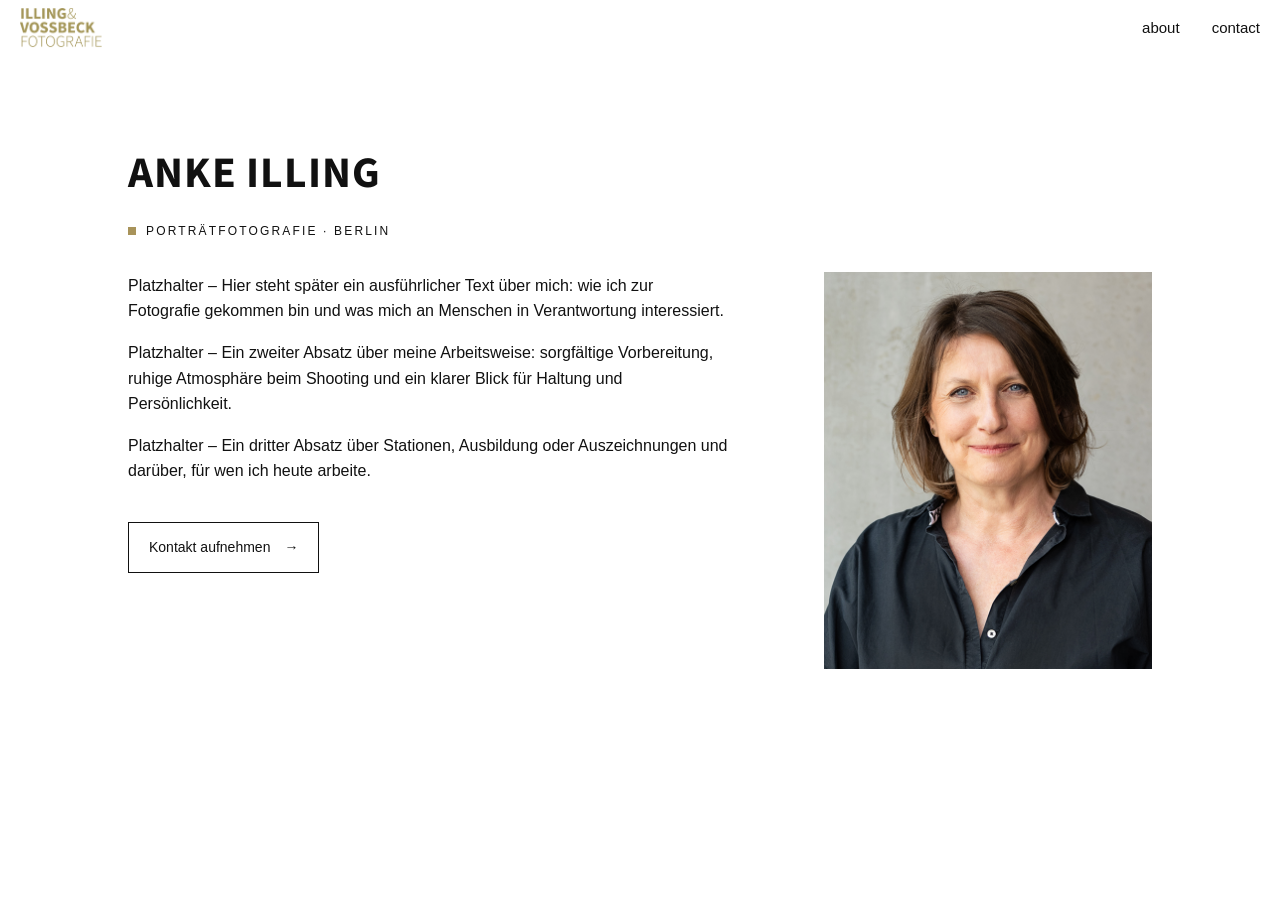
==== about/index.html @ 32726dd3 "änderungen" ====
<!DOCTYPE html>
<html lang="de">
<head>
    <meta charset="UTF-8">
    <meta name="viewport" content="width=device-width, initial-scale=1.0">
    <title>About – Illing &amp; Vosbeck Fotografie</title>
    <link rel="preload" href="../assets/fonts/source-sans-3-700.woff2" as="font" type="font/woff2" crossorigin>
    <link rel="stylesheet" href="../style.css?v=16">
    <script src="../main.js?v=16" defer></script>
</head>
<body>
    <header class="site-header">
        <a href="../index.html" class="logo">
            <img src="../assets/index/images/iv-logo-3.png" width="337" height="164" alt="Illing &amp; Vossbeck Fotografie">
        </a>
        <nav class="main-nav">
            <a href="../about/index.html" aria-current="page">about</a>
            <a href="../contact/index.html">contact</a>
        </nav>
    </header>

    <main class="page">
        <!-- Über mich (Texte sind Platzhalter) -->
        <section class="about-page">
            <div class="about-page__text reveal">
                <h1 class="display-name">Anke Illing</h1>
                <p class="page-intro__label">Porträtfotografie · Berlin</p>

                <p>Platzhalter – Hier steht später ein ausführlicher Text über mich: wie ich zur Fotografie gekommen bin und was mich an Menschen in Verantwortung interessiert.</p>
                <p>Platzhalter – Ein zweiter Absatz über meine Arbeitsweise: sorgfältige Vorbereitung, ruhige Atmosphäre beim Shooting und ein klarer Blick für Haltung und Persönlichkeit.</p>
                <p>Platzhalter – Ein dritter Absatz über Stationen, Ausbildung oder Auszeichnungen und darüber, für wen ich heute arbeite.</p>

                <a href="../contact/index.html" class="cta">
                    <span>Kontakt aufnehmen</span>
                    <span class="cta__arrow" aria-hidden="true">→</span>
                </a>
            </div>

            <figure class="about-page__image reveal">
                <img
                    src="../assets/index/images/Anke.jpg"
                    width="660" height="800"
                    alt="Porträt von Anke Illing vor einer Betonwand">
            </figure>
        </section>
    </main>
</body>
</html>
---- style.css ----
/* ---------- Grundlagen ---------- */
:root {
    --color-text: #111;
    --color-bg: #fff;
    --color-muted: #767676;
    --color-line: #e2e2e2;
    --color-accent: #a8935a;            /* Goldton aus dem Logo */
    --gutter: 20px;                     /* Außenabstand im Header */
    --gap: 10px;                        /* Abstand zwischen den Bildern */
    --header-height: 56px;
}

*,
*::before,
*::after {
    box-sizing: border-box;
}

html,
body {
    margin: 0;
    padding: 0;
}

body {
    font-family: "Helvetica Neue", Helvetica, Arial, sans-serif;
    font-size: 14px;
    line-height: 1.45;
    color: var(--color-text);
    background: var(--color-bg);
    -webkit-font-smoothing: antialiased;
}

img {
    display: block;
    width: 100%;
    height: auto;
}

figure {
    margin: 0;
}

a {
    color: inherit;
    text-decoration: none;
}

/* ---------- Header ---------- */
.site-header {
    position: sticky;
    top: 0;
    z-index: 10;
    display: flex;
    align-items: center;
    justify-content: space-between;
    height: var(--header-height);
    padding: 0 var(--gutter);
    background: var(--color-bg);
    transition: box-shadow 0.3s ease;
}

.site-header.is-scrolled {
    box-shadow: 0 1px 0 rgba(0, 0, 0, 0.08);
}

.logo {
    display: flex;
    align-items: center;
    height: 100%;
}

.logo img {
    width: auto;
    height: 40px;                       /* passt in den 56px hohen Header */
}

.main-nav {
    display: flex;
    gap: 2rem;
}

.main-nav a {
    font-size: 15px;
    position: relative;
}

.main-nav a::after {
    content: "";
    position: absolute;
    left: 0;
    bottom: -3px;
    width: 100%;
    height: 1px;
    background: currentColor;
    transform: scaleX(0);
    transform-origin: left;
    transition: transform 0.3s ease;
}

.main-nav a:hover::after {
    transform: scaleX(1);
}

/* ---------- Startseite: Bilder ---------- */
.hero {
    display: grid;
    grid-template-columns: 1fr 2fr;      /* links Hochformat, rechts Querformat breiter */
    gap: var(--gap);
    align-items: start;
    padding: 0 0 80px;                   /* Bilder gehen bis an den Rand */
}

.hero__right {
    display: flex;
    flex-direction: column;
}

/* Text sitzt eingerückt über dem Querformat und erzeugt den Höhenversatz */
.hero__intro {
    max-width: 80em;
    margin: 0;
    padding: 60px 40px 60px 10%;
    font-size: 14px;
    line-height: 1.45;
}

/* sieht genauso aus wie "ANKE ILLING" in der Start-Animation */
.hero__name {
    width: fit-content;
    margin: 0 0 0.4em;
    font-family: "IV Logo", "Helvetica Neue", Arial, sans-serif;
    font-size: 36px;
    font-weight: 700;
    line-height: 1;
    letter-spacing: 0.02em;
    text-transform: uppercase;
    color: var(--color-accent);
}

/* fliegender Name beim Übergang vom Vorhang zur Seite */
.name-fly {
    position: fixed;
    z-index: 1001;
    font-family: "IV Logo", "Helvetica Neue", Arial, sans-serif;
    font-weight: 700;
    line-height: 1;
    letter-spacing: 0.02em;
    white-space: nowrap;
    color: var(--color-accent);
    pointer-events: none;
    transform-origin: 0 0;
    transition: transform 1.1s cubic-bezier(0.76, 0, 0.24, 1);
}

.hero__title {
    margin: 0 0 1.4em;
    font-size: 22px;
    font-weight: 700;
    line-height: 1.25;
}

.hero__intro p:not(.hero__name) {
    margin: 0 0 0.9em;
}

.hero__intro p:last-of-type {
    margin-bottom: 0;
}

/* ---------- CTA unter dem Text ---------- */
.cta {
    display: inline-flex;
    align-items: center;
    gap: 14px;
    margin-top: 1.6em;
    padding: 13px 20px;
    border: 1px solid var(--color-text);
    font-size: 14px;
    transition: background-color 0.3s ease, color 0.3s ease;
}

.cta__arrow {
    transition: transform 0.3s ease;
}

.cta:hover,
.cta:focus-visible {
    background: var(--color-text);
    color: var(--color-bg);
}

.cta:hover .cta__arrow,
.cta:focus-visible .cta__arrow {
    transform: translateX(4px);
}

/* ---------- Button, der beim Hovern unter dem Bild hervorkommt ---------- */
.photo {
    position: relative;
    isolation: isolate;
}

.photo img {
    position: relative;
    z-index: 1;                          /* Bild liegt über dem Button */
}

.photo__button {
    position: absolute;
    white-space: nowrap;                 /* Beschriftung bleibt einzeilig */
    top: 100%;
    left: 0;
    z-index: 0;
    display: inline-flex;
    align-items: center;
    gap: 12px;
    padding: 11px 18px;
    border: 0;
    border-radius: 0;
    background: var(--color-text);
    color: var(--color-bg);
    font: inherit;
    font-size: 13px;
    cursor: pointer;
    transform: translateY(-100%);        /* versteckt hinter dem Bild */
    transition: transform 0.45s cubic-bezier(0.22, 1, 0.36, 1), background-color 0.3s ease;
}

.photo:hover .photo__button,
.photo:focus-within .photo__button {
    transform: translateY(0);
}

.photo__button:hover,
.photo__button:focus-visible {
    background: var(--color-accent);
}

/* Auf Touch-Geräten gibt es kein Hovern – Button dort immer zeigen */
@media (hover: none) {
    .photo__button {
        position: static;
        transform: none;
    }

    .photo--right .photo__button {
        display: flex;
        width: max-content;
        margin-left: auto;
    }
}

/* ---------- Rezensionen (Laufband) ---------- */
.reviews {
    padding: 40px 0 0;
}

.reviews__head {
    display: flex;
    align-items: center;
    gap: 24px;
    padding: 0 var(--gutter) 28px;
}

.reviews__label {
    display: flex;
    align-items: center;
    gap: 10px;
    margin: 0;
    font-size: 12px;
    font-weight: 500;
    letter-spacing: 0.18em;
    text-transform: uppercase;
}

.reviews__label::before {
    content: "";
    width: 8px;
    height: 8px;
    background: var(--color-accent);
}

.reviews__line {
    flex: 1;
    height: 1px;
    background: var(--color-line);
}

.reviews__viewport {
    overflow: hidden;
    border-top: 1px solid var(--color-line);
    border-bottom: 1px solid var(--color-line);
}

.reviews__track {
    display: flex;
    width: max-content;
    margin: 0;
    padding: 0;
    list-style: none;
    animation: reviews-scroll 60s linear infinite;
}

.reviews__viewport:hover .reviews__track {
    animation-play-state: paused;
}

@keyframes reviews-scroll {
    to {
        transform: translateX(-50%);     /* Liste ist per JS verdoppelt */
    }
}

.review {
    display: flex;
    flex-direction: column;
    justify-content: space-between;
    gap: 32px;
    width: 440px;
    padding: 40px 40px 32px;
    border-right: 1px solid var(--color-line);
}

.review__text {
    margin: 0;
    font-size: 18px;
    line-height: 1.45;
}

.review__author {
    margin: 0;
    font-size: 13px;
    font-weight: 700;
}

.review__author span {
    display: block;
    font-weight: 400;
    color: var(--color-muted);
}

/* ---------- Abgrenzung unter den Rezensionen ---------- */
.divider {
    position: relative;
    width: 1px;
    height: 96px;
    margin: 80px auto;
    background: var(--color-line);
}

.divider::after {
    content: "";
    position: absolute;
    left: 50%;
    bottom: 0;
    width: 7px;
    height: 7px;
    background: var(--color-accent);
    transform: translate(-50%, 100%);
}

/* ---------- Bild 3 + Text 2 (Expertise) ---------- */
.expertise {
    padding: 0 0 100px;
}

/* mittig, leicht nach links versetzt (zentriert wäre 20 %) */
.expertise__image {
    width: 60%;
    margin-left: 15%;
}

/* Popup-Button bei diesem Bild: kommt rechts neben dem Bild unten heraus */
.photo--right .photo__button {
    top: auto;
    bottom: 0;
    left: 100%;
    transform: translateX(-100%);        /* versteckt hinter dem Bild */
}

.photo--right:hover .photo__button,
.photo--right:focus-within .photo__button {
    transform: translateX(0);
}

@media (hover: none) {
    .photo--right .photo__button {
        transform: none;
    }
}

.expertise__text {
    max-width: 44em;
    margin: 88px 0 0 15%;
    padding-right: 20px;
}

/* Text 2.1 sitzt schräg rechts unter Text 2 */
.expertise__text--offset {
    max-width: none;
    margin: 64px 0 0 48%;
    padding-right: 10%;                  /* nutzt die Breite bis kurz vor den rechten Rand */
}

.expertise__title {
    margin: 0 0 1em;
    font-size: 22px;
    font-weight: 700;
    line-height: 1.25;
}

.expertise__text p {
    margin: 0 0 0.9em;
}

.clients {
    margin: 0;
    padding: 0;
    list-style: none;
}

.clients li {
    display: inline;
}

.clients li:not(:last-child)::after {
    content: "•";
    margin: 0 0.6em;
    color: var(--color-accent);
}

/* ---------- Bild 4 + Text 3 (Corporate Fotografie) ---------- */
/* 12er-Raster: Bild 4 groß links, kleines Bild schräg rechts darunter, Text 3 links daneben */
.corporate {
    display: grid;
    grid-template-columns: repeat(12, 1fr);
    column-gap: 24px;
    padding: 0 0 160px;                  /* Bild 4 geht bis an den linken Rand */
}

.corporate__image {
    grid-column: 1 / 8;
    grid-row: 1;
}

.corporate__small {
    grid-column: 8 / 12;                 /* größer, schließt die Lücke rechts */
    grid-row: 2;
    align-self: start;                   /* Figur so hoch wie das Bild, damit der Button am Bild sitzt */
    margin-top: -18vw;                   /* ragt neben Bild 4 nach oben – versetzt, nicht bündig */
}

.corporate__text {
    grid-column: 1 / 8;                  /* breiter: vom linken Bereich bis an das kleine Bild */
    grid-row: 2;
    align-self: start;
    margin-top: 96px;
    padding-left: 6vw;
    max-width: 60em;
    padding-right: 40px;
    font-size: 16px;                     /* etwas größer als Text 2 */
    line-height: 1.6;
}

.corporate__title {
    margin: 0 0 1em;
    font-size: 24px;
    font-weight: 700;
    line-height: 1.25;
}

.corporate__text p {
    margin: 0 0 1em;
}

/* ---------- Text 4 + Bild 5 (Über mich) ---------- */
.about-teaser {
    display: grid;
    grid-template-columns: 1fr minmax(280px, 34%);
    gap: 96px;
    align-items: center;
    padding: 0 8% 160px 10%;             /* Bild rechts, aber nicht am Rand */
}

.about-teaser__text {
    max-width: 38em;
    justify-self: end;
    font-size: 16px;
    line-height: 1.6;
}

.about-teaser__text p {
    margin: 0 0 1em;
}

/* Name im Stil der Start-Animation, hier in Schwarz */
.display-name {
    margin: 0 0 0.6em;
    font-family: "IV Logo", "Helvetica Neue", Arial, sans-serif;
    font-size: clamp(30px, 3.4vw, 48px);
    font-weight: 700;
    line-height: 1;
    letter-spacing: 0.02em;
    text-transform: uppercase;
}

/* ---------- Bild 7 + Bild 6 (gespiegelt zu Bild 1 und 2) ---------- */
.pair {
    display: grid;
    grid-template-columns: 2fr 1fr;      /* links Querformat breiter, rechts Hochformat */
    gap: var(--gap);
    align-items: start;
    padding: 0 0 160px;                  /* Bilder gehen bis an den Rand */
}

/* Höhenversatz: das Querformat beginnt tiefer als das Hochformat */
.pair__landscape {
    margin-top: clamp(160px, 20vw, 380px);
}

/* Popup-Button beim rechten Bild rechtsbündig */
.photo--align-right .photo__button {
    left: auto;
    right: 0;
}

/* ---------- Unterseite about ---------- */
.page {
    padding: 96px 10% 160px;
}

.page-intro {
    max-width: 44em;
    margin-bottom: 120px;
}

.page-intro .display-name {
    margin-bottom: 0.4em;
}

.page-intro__label {
    display: flex;
    align-items: center;
    gap: 10px;
    margin: 0 0 32px;
    font-size: 12px;
    letter-spacing: 0.18em;
    text-transform: uppercase;
}

.page-intro__label::before {
    content: "";
    width: 8px;
    height: 8px;
    background: var(--color-accent);
}

/* about-Seite: Text links, Porträt rechts */
.about-page {
    display: grid;
    grid-template-columns: 1fr minmax(260px, 32%);
    gap: 96px;
    align-items: start;
}

.about-page__text {
    max-width: 40em;
    font-size: 16px;
    line-height: 1.6;
}

.about-page__text p:not(.page-intro__label) {
    margin: 0 0 1em;
}

.about-page__image {
    margin-top: 120px;                   /* leichter Versatz zum Text */
}

/* ---------- Kontakt ---------- */
.contact {
    display: grid;
    grid-template-columns: 1fr 1.4fr;
    gap: 96px;
    padding-top: 64px;
    border-top: 1px solid var(--color-line);
    scroll-margin-top: calc(var(--header-height) + 24px);
}

.contact__title {
    margin: 0 0 1em;
    font-size: 24px;
    font-weight: 700;
    line-height: 1.25;
}

.contact__intro p {
    margin: 0;
    max-width: 28em;
    font-size: 16px;
    line-height: 1.6;
}

.contact-form {
    display: flex;
    flex-direction: column;
    gap: 32px;
    max-width: 640px;
}

.field {
    display: flex;
    flex-direction: column;
    gap: 8px;
}

.field label {
    font-size: 12px;
    letter-spacing: 0.12em;
    text-transform: uppercase;
}

.field__optional {
    color: var(--color-muted);
    text-transform: none;
    letter-spacing: 0;
}

.field input,
.field textarea {
    width: 100%;
    padding: 10px 0;
    border: 0;
    border-bottom: 1px solid var(--color-line);
    border-radius: 0;
    background: transparent;
    font: inherit;
    font-size: 16px;
    color: var(--color-text);
    resize: vertical;
    transition: border-color 0.3s ease;
}

.field input:focus,
.field textarea:focus {
    outline: none;
    border-bottom-color: var(--color-text);
}

.field.is-invalid input,
.field.is-invalid textarea {
    border-bottom-color: #b3261e;
}

.consent {
    display: flex;
    align-items: flex-start;
    gap: 12px;
    font-size: 13px;
    color: var(--color-muted);
    cursor: pointer;
}

.consent input {
    margin: 2px 0 0;
    accent-color: var(--color-text);
}

.consent.is-invalid {
    color: #b3261e;
}

.contact-form .cta {
    align-self: flex-start;
    margin-top: 0;
}

.contact-form__status {
    min-height: 1.5em;
    margin: -12px 0 0;
    font-size: 13px;
}

/* Button-Element sieht aus wie der Link-CTA */
button.cta {
    background: transparent;
    font: inherit;
    font-size: 14px;
    color: inherit;
    border-radius: 0;
    cursor: pointer;
}

/* ---------- Vorhang mit Logo-Animation ---------- */
@font-face {
    font-family: "IV Logo";
    src: url("assets/fonts/source-sans-3-700.woff2") format("woff2");
    font-weight: 700;
    font-display: block;
}

@font-face {
    font-family: "IV Logo";
    src: url("assets/fonts/source-sans-3-300.woff2") format("woff2");
    font-weight: 300;
    font-display: block;
}

.preloader {
    position: fixed;
    inset: 0;
    z-index: 1000;
    display: flex;
    align-items: center;
    justify-content: center;
    background: var(--color-bg);
    transition: transform 0.8s cubic-bezier(0.76, 0, 0.24, 1);
    /* Sicherheitsnetz: falls JavaScript nicht läuft, verschwindet der Vorhang trotzdem */
    animation: preloader-failsafe 0s 8s forwards;
}

@keyframes preloader-failsafe {
    to {
        visibility: hidden;
    }
}

.preloader.is-done {
    transform: translateY(-100%);
}

.preloader__logo {
    font-family: "IV Logo", "Helvetica Neue", Arial, sans-serif;
    font-size: clamp(34px, 5vw, 60px);
    line-height: 0.92;
    letter-spacing: -0.01em;
    color: var(--color-text);
}

.preloader__line {
    display: block;
    white-space: nowrap;                 /* Name bricht nie um */
    overflow: hidden;                    /* Maske, aus der die Buchstaben aufsteigen */
}

.preloader__logo b {
    font-weight: 700;
}

.preloader__logo .light {
    font-weight: 300;
}

.preloader .char {
    display: inline-block;
    transform: translateY(110%);
    transition:
        transform 0.9s cubic-bezier(0.22, 1, 0.36, 1) var(--delay, 0s),
        color 0.4s ease;
}

.preloader.is-building .char {
    transform: translateY(0);
}

.preloader.is-gold .char {
    color: var(--color-accent);
}

/* Variante "Anke Illing – Porträtfotografie":
   Name steigt auf, feine Linie zieht sich darunter, Unterzeile rückt gesperrt zusammen */
.preloader__logo--name {
    display: flex;
    flex-direction: column;
    align-items: flex-start;
    font-size: clamp(30px, 4.2vw, 52px);
    line-height: 1;
    letter-spacing: 0.02em;
}

.preloader__rule {
    display: block;
    width: 100%;
    height: 1px;
    margin: 0.35em 0 0.45em;
    background: var(--color-text);
    transform: scaleX(0);
    transform-origin: left;
    transition:
        transform 0.9s cubic-bezier(0.76, 0, 0.24, 1) 0.35s,
        background-color 0.4s ease;
}

.preloader__sub {
    margin-right: calc(-1 * var(--sub-spacing, 0.42em));   /* gleicht den Abstand nach dem letzten Buchstaben aus */
    white-space: nowrap;
    font-size: 0.34em;
    font-weight: 300;
    letter-spacing: calc(var(--sub-spacing, 0.42em) + 0.4em);   /* startet weiter auseinander */
    text-transform: uppercase;
    opacity: 0;
    transition:
        opacity 0.7s ease 0.6s,
        letter-spacing 1s cubic-bezier(0.22, 1, 0.36, 1) 0.6s;
}

.preloader.is-building .preloader__rule {
    transform: scaleX(1);
}

.preloader.is-building .preloader__sub {
    opacity: 1;
    letter-spacing: var(--sub-spacing, 0.42em);   /* per JS exakt auf Namensbreite berechnet */
}

.preloader.is-gold .preloader__rule {
    background: var(--color-accent);
}

/* Während der Vorhang da ist, nicht scrollen */
html.is-loading {
    overflow: hidden;
}

@media (prefers-reduced-motion: reduce) {
    .preloader,
    .preloader .char {
        transition: none;
    }

    .preloader .char {
        transform: none;
    }

    .preloader__rule {
        transform: none;
    }

    .preloader__sub {
        opacity: 1;
        letter-spacing: var(--sub-spacing, 0.42em);
        transition: none;
    }
}

/* ---------- Einblend-Animation ---------- */
.reveal {
    opacity: 0;
    transform: translateY(24px);
    transition: opacity 0.9s ease, transform 0.9s ease;
}

.reveal.is-visible {
    opacity: 1;
    transform: none;
}

@media (prefers-reduced-motion: reduce) {
    .reveal {
        opacity: 1;
        transform: none;
        transition: none;
    }

    .reviews__track {
        animation: none;
    }

    .reviews__viewport {
        overflow-x: auto;
    }
}

/* ---------- Mobil ---------- */
@media (max-width: 800px) {
    .logo img {
        height: 34px;
    }

    .main-nav {
        gap: 1.5rem;
    }

    .hero {
        grid-template-columns: 1fr;
    }

    .hero__intro {
        padding: 32px 20px;
    }

    .review {
        width: 300px;
        padding: 28px 24px 24px;
    }

    .review__text {
        font-size: 16px;
    }

    .divider {
        height: 64px;
        margin: 56px auto;
    }

    .expertise__image {
        width: auto;
        margin: 0 20px;
    }

    .expertise__text {
        margin: 56px 20px 0;
        padding-right: 0;
    }

    .expertise__text--offset {
        margin: 56px 20px 0;
    }

    .corporate {
        grid-template-columns: 1fr;
        padding: 0 0 100px;
    }

    .corporate__image,
    .corporate__small,
    .corporate__text {
        grid-column: 1;
        grid-row: auto;
    }

    .corporate__small {
        width: 60%;
        margin: 48px 20px 0 auto;
    }

    .corporate__text {
        margin: 48px 20px 0;
        padding: 0;
    }

    .about-teaser {
        grid-template-columns: 1fr;
        gap: 48px;
        padding: 0 20px 100px;
    }

    .about-teaser__text {
        justify-self: start;
    }

    .about-teaser__image {
        order: -1;
    }

    .pair {
        grid-template-columns: 1fr;
        padding-bottom: 100px;
    }

    .pair__landscape {
        margin-top: 0;
    }

    .page {
        padding: 56px 20px 100px;
    }

    .page-intro {
        margin-bottom: 72px;
    }

    .about-page {
        grid-template-columns: 1fr;
        gap: 48px;
    }

    .about-page__image {
        margin-top: 0;
    }

    .contact {
        grid-template-columns: 1fr;
        gap: 48px;
    }
}
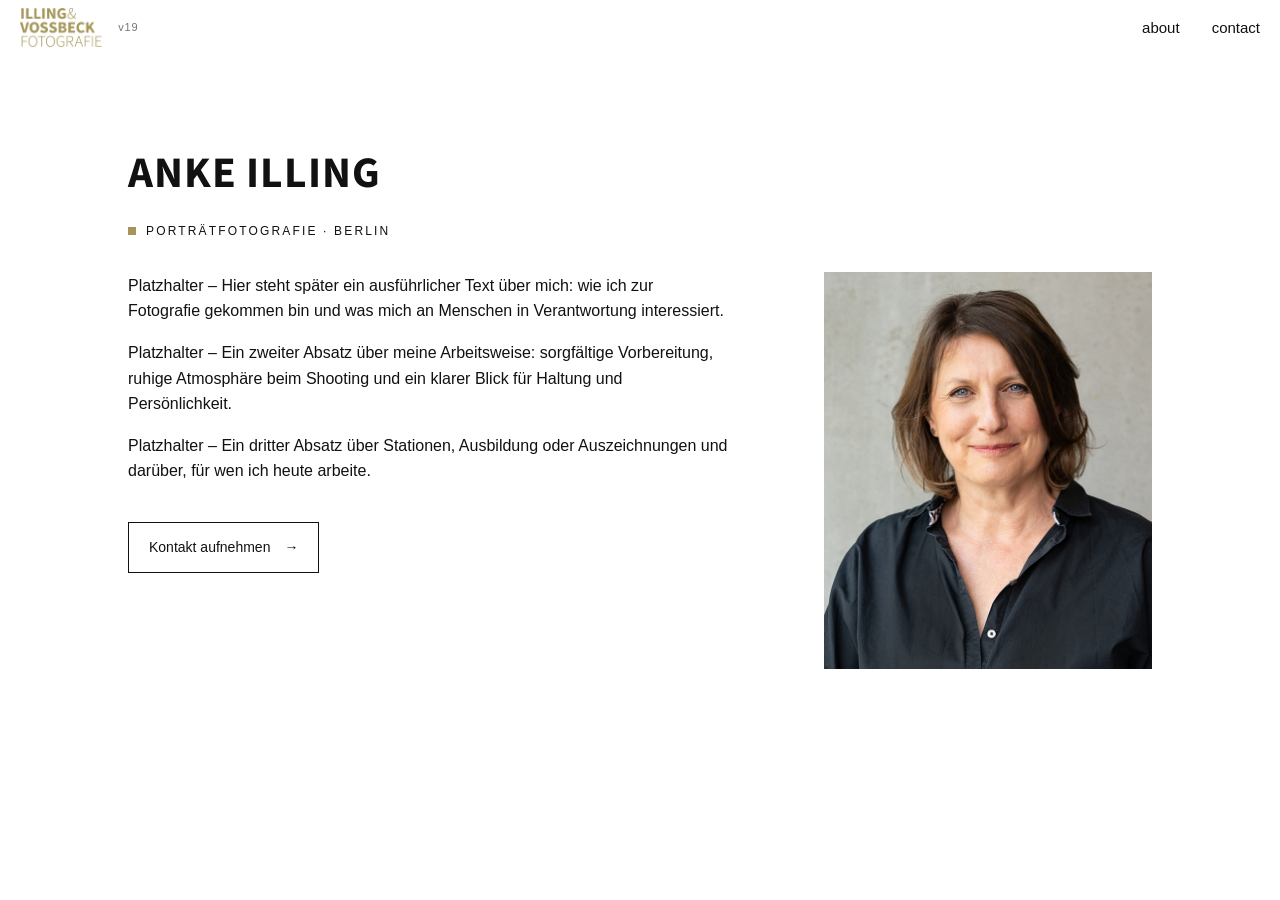
==== commit 7b2ff93e: "Bilder 6-10 und Text 5 und kleinigkeiten" ====
--- a/about/index.html
+++ b/about/index.html
@@ -5,14 +5,15 @@
     <meta name="viewport" content="width=device-width, initial-scale=1.0">
     <title>About – Illing &amp; Vosbeck Fotografie</title>
     <link rel="preload" href="../assets/fonts/source-sans-3-700.woff2" as="font" type="font/woff2" crossorigin>
-    <link rel="stylesheet" href="../style.css?v=16">
-    <script src="../main.js?v=16" defer></script>
+    <link rel="stylesheet" href="../style.css?v=19">
+    <script src="../main.js?v=19" defer></script>
 </head>
 <body>
     <header class="site-header">
         <a href="../index.html" class="logo">
             <img src="../assets/index/images/iv-logo-3.png" width="337" height="164" alt="Illing &amp; Vossbeck Fotografie">
         </a>
+        <span class="site-version" aria-hidden="true"></span>
         <nav class="main-nav">
             <a href="../about/index.html" aria-current="page">about</a>
             <a href="../contact/index.html">contact</a>
--- a/style.css
+++ b/style.css
@@ -73,6 +73,14 @@
 .logo img {
     width: auto;
     height: 40px;                       /* passt in den 56px hohen Header */
+}
+
+/* dezente Versionsnummer neben dem Logo (wird per JS aus style.css?v=… gelesen) */
+.site-version {
+    margin: 0 auto 0 16px;
+    font-size: 11px;
+    letter-spacing: 0.08em;
+    color: var(--color-muted);
 }
 
 .main-nav {
@@ -517,12 +525,55 @@
 /* Höhenversatz: das Querformat beginnt tiefer als das Hochformat */
 .pair__landscape {
     margin-top: clamp(160px, 20vw, 380px);
+    width: 85%;                          /* kleiner als die Spalte → Lücke zum Hochformat */
 }
 
 /* Popup-Button beim rechten Bild rechtsbündig */
 .photo--align-right .photo__button {
     left: auto;
     right: 0;
+}
+
+/* ---------- Bild 8, Bild 9, Text 5, Bild 10 (Personal Branding) ---------- */
+/* oben: Querformat links am Rand + kleineres Hochformat rechts (unten bündig)
+   unten: Text links + größeres Hochformat rechts */
+.branding {
+    display: grid;
+    grid-template-columns: repeat(12, 1fr);
+    column-gap: 24px;
+    row-gap: 88px;
+    padding: 0 0 160px;
+}
+
+.branding__wide {
+    grid-column: 1 / 8;
+    grid-row: 1;
+}
+
+.branding__small {
+    grid-column: 9 / 12;
+    grid-row: 1;
+    align-self: end;                     /* Unterkante bündig mit Bild 8 */
+}
+
+.branding__text {
+    grid-column: 1 / 8;
+    grid-row: 2;
+    align-self: start;
+    max-width: 60em;
+    padding: 0 40px 0 6vw;
+    font-size: 16px;
+    line-height: 1.6;
+}
+
+.branding__text p {
+    margin: 0 0 1em;
+}
+
+.branding__portrait {
+    grid-column: 8 / 12;
+    grid-row: 2;
+    align-self: start;
 }
 
 /* ---------- Unterseite about ---------- */
@@ -961,6 +1012,34 @@
 
     .pair__landscape {
         margin-top: 0;
+        width: auto;
+    }
+
+    .branding {
+        grid-template-columns: 1fr;
+        row-gap: 48px;
+        padding-bottom: 100px;
+    }
+
+    .branding__wide,
+    .branding__small,
+    .branding__text,
+    .branding__portrait {
+        grid-column: 1;
+        grid-row: auto;
+    }
+
+    .branding__small {
+        width: 60%;
+        margin: 0 20px 0 auto;
+    }
+
+    .branding__text {
+        padding: 0 20px;
+    }
+
+    .branding__portrait {
+        margin: 0 20px;
     }
 
     .page {
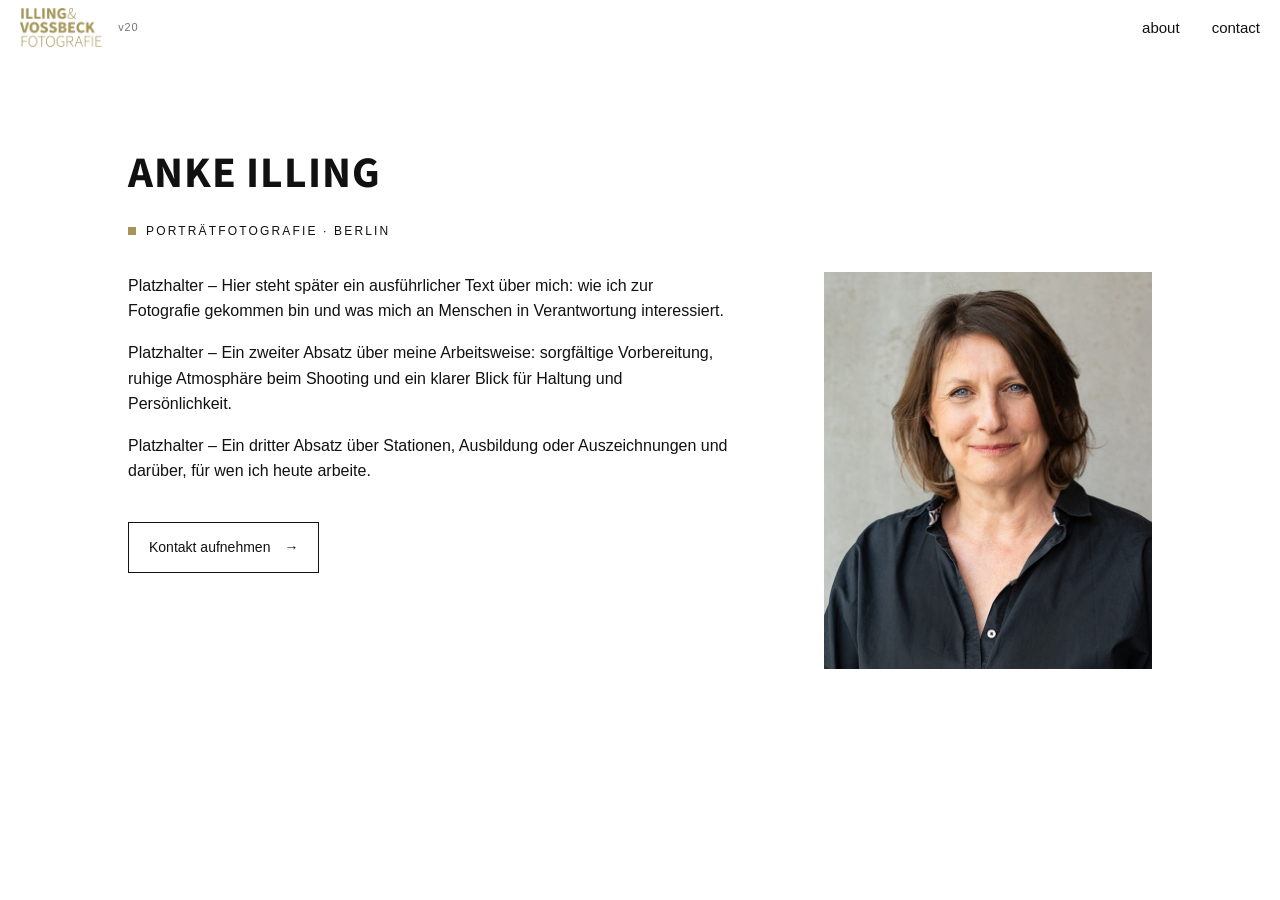
==== commit dcf0f95d: "Bilder angepasst" ====
--- a/about/index.html
+++ b/about/index.html
@@ -5,8 +5,8 @@
     <meta name="viewport" content="width=device-width, initial-scale=1.0">
     <title>About – Illing &amp; Vosbeck Fotografie</title>
     <link rel="preload" href="../assets/fonts/source-sans-3-700.woff2" as="font" type="font/woff2" crossorigin>
-    <link rel="stylesheet" href="../style.css?v=19">
-    <script src="../main.js?v=19" defer></script>
+    <link rel="stylesheet" href="../style.css?v=20">
+    <script src="../main.js?v=20" defer></script>
 </head>
 <body>
     <header class="site-header">
--- a/style.css
+++ b/style.css
@@ -535,25 +535,32 @@
 }
 
 /* ---------- Bild 8, Bild 9, Text 5, Bild 10 (Personal Branding) ---------- */
-/* oben: Querformat links am Rand + kleineres Hochformat rechts (unten bündig)
-   unten: Text links + größeres Hochformat rechts */
+/* oben: Bild 9 rechts rückt nah an Bild 6 heran, Bild 8 beginnt schräg links darunter
+   auf Höhe des letzten Drittels von Bild 9
+   unten: Text 5 links + größeres Hochformat (Bild 10) rechts */
 .branding {
+    --b9-width: calc((100vw - 11 * 24px) / 4 + 2 * 24px);   /* Breite von Bild 9 (3 von 12 Spalten) */
+    --b9-lift: calc(8vw + 80px);                             /* so weit rückt Bild 9 nach oben */
     display: grid;
     grid-template-columns: repeat(12, 1fr);
     column-gap: 24px;
-    row-gap: 88px;
+    row-gap: 112px;                      /* mittlerer Abstand zu Text 5 und Bild 10 */
     padding: 0 0 160px;
 }
 
 .branding__wide {
-    grid-column: 1 / 8;
+    grid-column: 1 / 7;                  /* etwas kleiner */
     grid-row: 1;
+    align-self: start;
+    /* beginnt bei 2/3 der Höhe von Bild 9 (Seitenverhältnis 819 × 1200) */
+    margin-top: calc(var(--b9-width) * 1200 / 819 * 2 / 3 - var(--b9-lift));
 }
 
 .branding__small {
     grid-column: 9 / 12;
     grid-row: 1;
-    align-self: end;                     /* Unterkante bündig mit Bild 8 */
+    align-self: start;
+    margin-top: calc(-1 * var(--b9-lift));   /* näher an Bild 6 darüber */
 }
 
 .branding__text {
@@ -1034,6 +1041,10 @@
         margin: 0 20px 0 auto;
     }
 
+    .branding__wide {
+        margin-top: 0;
+    }
+
     .branding__text {
         padding: 0 20px;
     }
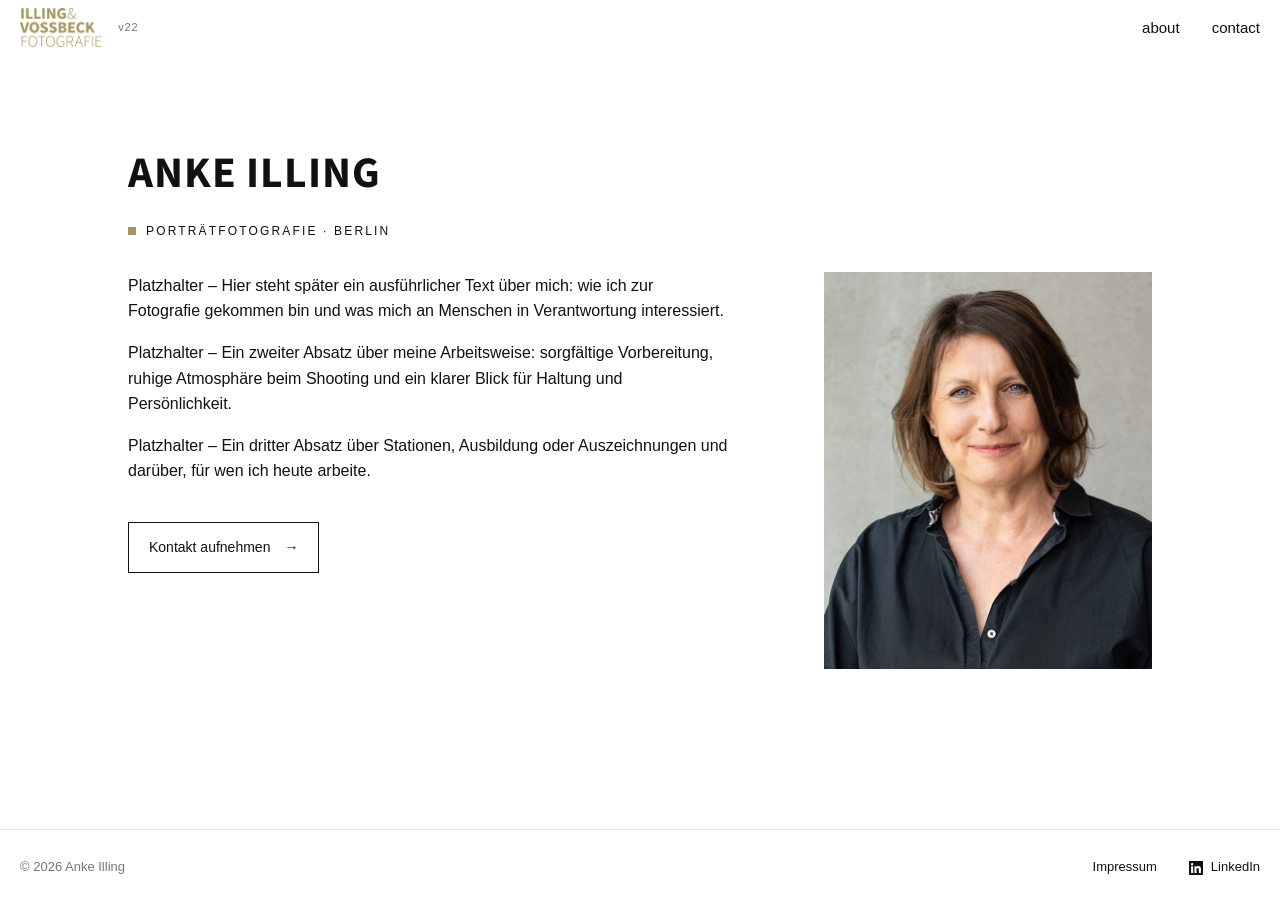
==== commit f4ea4dad: "Footer und Bild 11-13 und Text 6 und 6.1" ====
--- a/about/index.html
+++ b/about/index.html
@@ -5,8 +5,8 @@
     <meta name="viewport" content="width=device-width, initial-scale=1.0">
     <title>About – Illing &amp; Vosbeck Fotografie</title>
     <link rel="preload" href="../assets/fonts/source-sans-3-700.woff2" as="font" type="font/woff2" crossorigin>
-    <link rel="stylesheet" href="../style.css?v=20">
-    <script src="../main.js?v=20" defer></script>
+    <link rel="stylesheet" href="../style.css?v=22">
+    <script src="../main.js?v=22" defer></script>
 </head>
 <body>
     <header class="site-header">
@@ -45,5 +45,16 @@
             </figure>
         </section>
     </main>
+    <footer class="site-footer">
+        <p class="site-footer__copy">© 2026 Anke Illing</p>
+        <nav class="site-footer__links" aria-label="Footer">
+            <!-- Impressum-Seite und LinkedIn-Profil-URL noch eintragen -->
+            <a href="#">Impressum</a>
+            <a href="#" class="site-footer__linkedin" target="_blank" rel="noopener">
+                <svg width="14" height="14" viewBox="0 0 24 24" aria-hidden="true"><path fill="currentColor" d="M20.45 20.45h-3.56v-5.57c0-1.33-.02-3.04-1.85-3.04-1.85 0-2.14 1.45-2.14 2.94v5.67H9.35V9h3.41v1.56h.05c.48-.9 1.64-1.85 3.37-1.85 3.6 0 4.27 2.37 4.27 5.46v6.28zM5.34 7.43a2.06 2.06 0 1 1 0-4.13 2.06 2.06 0 0 1 0 4.13zM7.12 20.45H3.56V9h3.56v11.45zM22.22 0H1.77C.79 0 0 .77 0 1.73v20.54C0 23.23.79 24 1.77 24h20.45c.98 0 1.78-.77 1.78-1.73V1.73C24 .77 23.2 0 22.22 0z"/></svg>
+                LinkedIn
+            </a>
+        </nav>
+    </footer>
 </body>
 </html>
--- a/style.css
+++ b/style.css
@@ -583,6 +583,88 @@
     align-self: start;
 }
 
+/* ---------- Bild 11–13 + Text 6 / 6.1 (Projekt „Sichtbar“) ---------- */
+/* links: Bild 11, darunter Text 6, darunter Bild 13 (am Rand)
+   rechts: Bild 12 (Hochformat), darunter Text 6.1 – leicht nach links versetzt */
+.sichtbar {
+    display: grid;
+    grid-template-columns: repeat(12, 1fr);
+    column-gap: 24px;
+    row-gap: 72px;
+    padding: 0 0 160px;
+    font-size: 16px;
+    line-height: 1.6;
+}
+
+.sichtbar__img11 {
+    grid-column: 2 / 8;
+    grid-row: 1;
+    align-self: start;
+}
+
+.sichtbar__img12 {
+    grid-column: 9 / 12;
+    grid-row: 1 / 3;
+    align-self: start;
+    margin-top: clamp(120px, 16vw, 300px);   /* tiefer, teilweise neben Text 6 */
+}
+
+.sichtbar__text6 {
+    grid-column: 2 / 8;
+    grid-row: 2;
+    align-self: start;
+    padding-right: 40px;
+}
+
+.sichtbar__img13 {
+    grid-column: 1 / 6;
+    grid-row: 3;
+    align-self: start;
+}
+
+.sichtbar__text61 {
+    grid-column: 7 / 12;
+    grid-row: 3;
+    align-self: start;
+}
+
+.sichtbar p {
+    margin: 0 0 1em;
+}
+
+.sichtbar__title {
+    margin-bottom: 0.3em;
+}
+
+/* zweite Überschrift: kleiner und nicht fett */
+.sichtbar__subtitle {
+    margin: 0 0 1.4em;
+    font-size: 18px;
+    font-weight: 400;
+    line-height: 1.3;
+}
+
+.isbn {
+    margin: 1.6em 0 0;
+    padding-top: 1em;
+    border-top: 1px solid var(--color-line);
+    font-size: 13px;
+}
+
+.isbn div {
+    display: flex;
+    gap: 16px;
+}
+
+.isbn dt {
+    min-width: 9em;
+    color: var(--color-muted);
+}
+
+.isbn dd {
+    margin: 0;
+}
+
 /* ---------- Unterseite about ---------- */
 .page {
     padding: 96px 10% 160px;
@@ -750,6 +832,41 @@
     cursor: pointer;
 }
 
+/* ---------- Footer ---------- */
+.site-footer {
+    display: flex;
+    flex-wrap: wrap;
+    align-items: center;
+    justify-content: space-between;
+    gap: 24px;
+    padding: 28px var(--gutter);
+    border-top: 1px solid var(--color-line);
+    font-size: 13px;
+}
+
+.site-footer__copy {
+    margin: 0;
+    color: var(--color-muted);
+}
+
+.site-footer__links {
+    display: flex;
+    align-items: center;
+    gap: 2rem;
+}
+
+.site-footer__links a {
+    display: inline-flex;
+    align-items: center;
+    gap: 8px;
+    transition: color 0.3s ease;
+}
+
+.site-footer__links a:hover,
+.site-footer__links a:focus-visible {
+    color: var(--color-accent);
+}
+
 /* ---------- Vorhang mit Logo-Animation ---------- */
 @font-face {
     font-family: "IV Logo";
@@ -1045,6 +1162,32 @@
         margin-top: 0;
     }
 
+    .sichtbar {
+        grid-template-columns: 1fr;
+        row-gap: 48px;
+        padding-bottom: 100px;
+    }
+
+    .sichtbar__img11,
+    .sichtbar__img12,
+    .sichtbar__text6,
+    .sichtbar__img13,
+    .sichtbar__text61 {
+        grid-column: 1;
+        grid-row: auto;
+    }
+
+    .sichtbar__text6,
+    .sichtbar__text61 {
+        padding: 0 20px;
+    }
+
+    .sichtbar__img12 {
+        width: 70%;
+        margin-top: 0;
+        margin: 0 20px 0 auto;
+    }
+
     .branding__text {
         padding: 0 20px;
     }
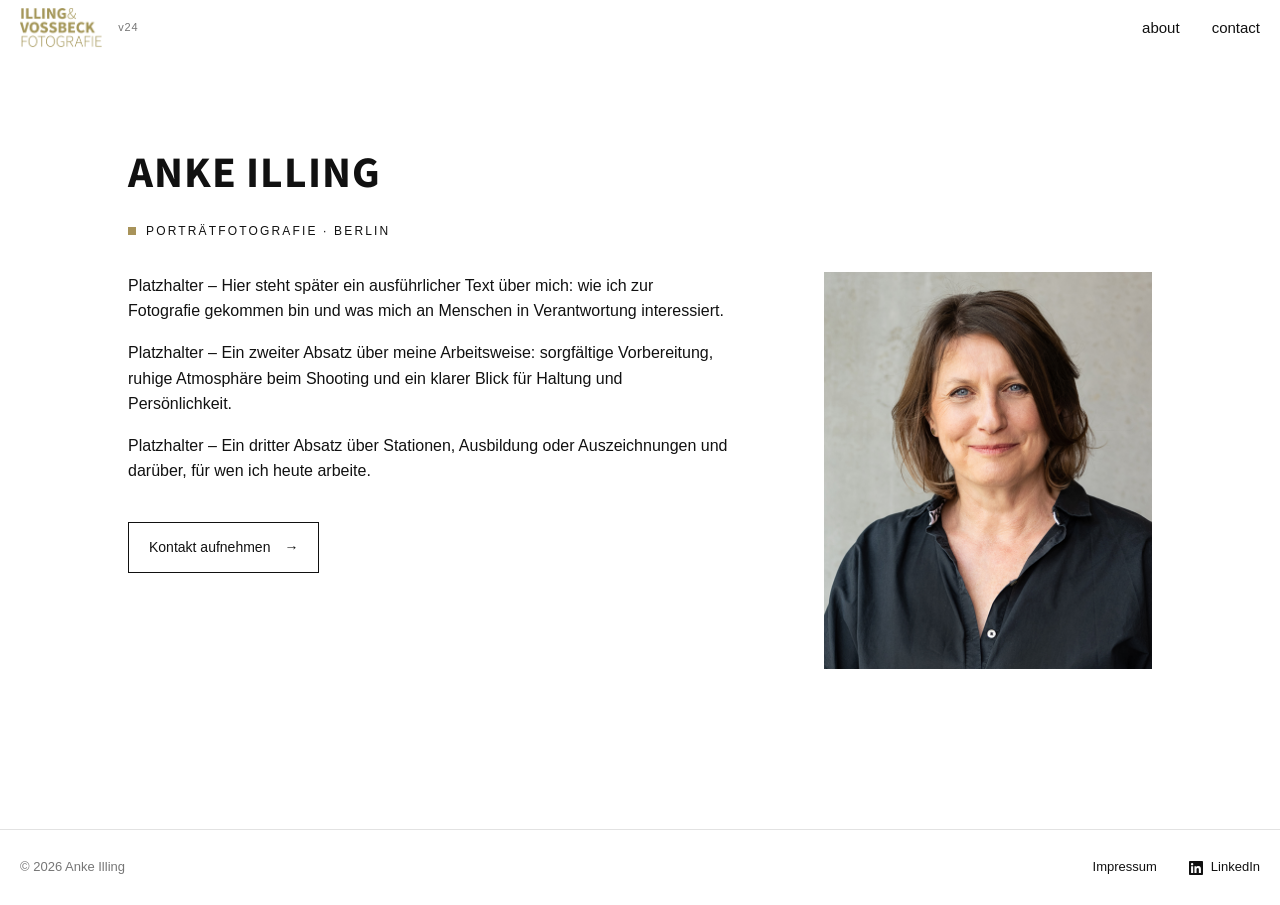
==== commit a77c41b0: "Bild position anpassung" ====
--- a/about/index.html
+++ b/about/index.html
@@ -5,8 +5,8 @@
     <meta name="viewport" content="width=device-width, initial-scale=1.0">
     <title>About – Illing &amp; Vosbeck Fotografie</title>
     <link rel="preload" href="../assets/fonts/source-sans-3-700.woff2" as="font" type="font/woff2" crossorigin>
-    <link rel="stylesheet" href="../style.css?v=22">
-    <script src="../main.js?v=22" defer></script>
+    <link rel="stylesheet" href="../style.css?v=24">
+    <script src="../main.js?v=24" defer></script>
 </head>
 <body>
     <header class="site-header">
--- a/style.css
+++ b/style.css
@@ -128,7 +128,7 @@
 .hero__intro {
     max-width: 80em;
     margin: 0;
-    padding: 60px 40px 60px 10%;
+    padding: 60px 40px 110px 10%;   /* mehr Luft über Bild 2 */
     font-size: 14px;
     line-height: 1.45;
 }
@@ -519,7 +519,7 @@
     grid-template-columns: 2fr 1fr;      /* links Querformat breiter, rechts Hochformat */
     gap: var(--gap);
     align-items: start;
-    padding: 0 0 160px;                  /* Bilder gehen bis an den Rand */
+    padding: 0 0 60px;                   /* Bilder gehen bis an den Rand, Abstand nach unten übernimmt die Linie */
 }
 
 /* Höhenversatz: das Querformat beginnt tiefer als das Hochformat */
@@ -535,12 +535,9 @@
 }
 
 /* ---------- Bild 8, Bild 9, Text 5, Bild 10 (Personal Branding) ---------- */
-/* oben: Bild 9 rechts rückt nah an Bild 6 heran, Bild 8 beginnt schräg links darunter
-   auf Höhe des letzten Drittels von Bild 9
+/* oben: Bild 9 rechts beginnt nur minimal höher als Bild 8 links
    unten: Text 5 links + größeres Hochformat (Bild 10) rechts */
 .branding {
-    --b9-width: calc((100vw - 11 * 24px) / 4 + 2 * 24px);   /* Breite von Bild 9 (3 von 12 Spalten) */
-    --b9-lift: calc(8vw + 80px);                             /* so weit rückt Bild 9 nach oben */
     display: grid;
     grid-template-columns: repeat(12, 1fr);
     column-gap: 24px;
@@ -552,15 +549,13 @@
     grid-column: 1 / 7;                  /* etwas kleiner */
     grid-row: 1;
     align-self: start;
-    /* beginnt bei 2/3 der Höhe von Bild 9 (Seitenverhältnis 819 × 1200) */
-    margin-top: calc(var(--b9-width) * 1200 / 819 * 2 / 3 - var(--b9-lift));
+    margin-top: 80px;                    /* minimal tiefer als Bild 9 */
 }
 
 .branding__small {
     grid-column: 9 / 12;
     grid-row: 1;
     align-self: start;
-    margin-top: calc(-1 * var(--b9-lift));   /* näher an Bild 6 darüber */
 }
 
 .branding__text {
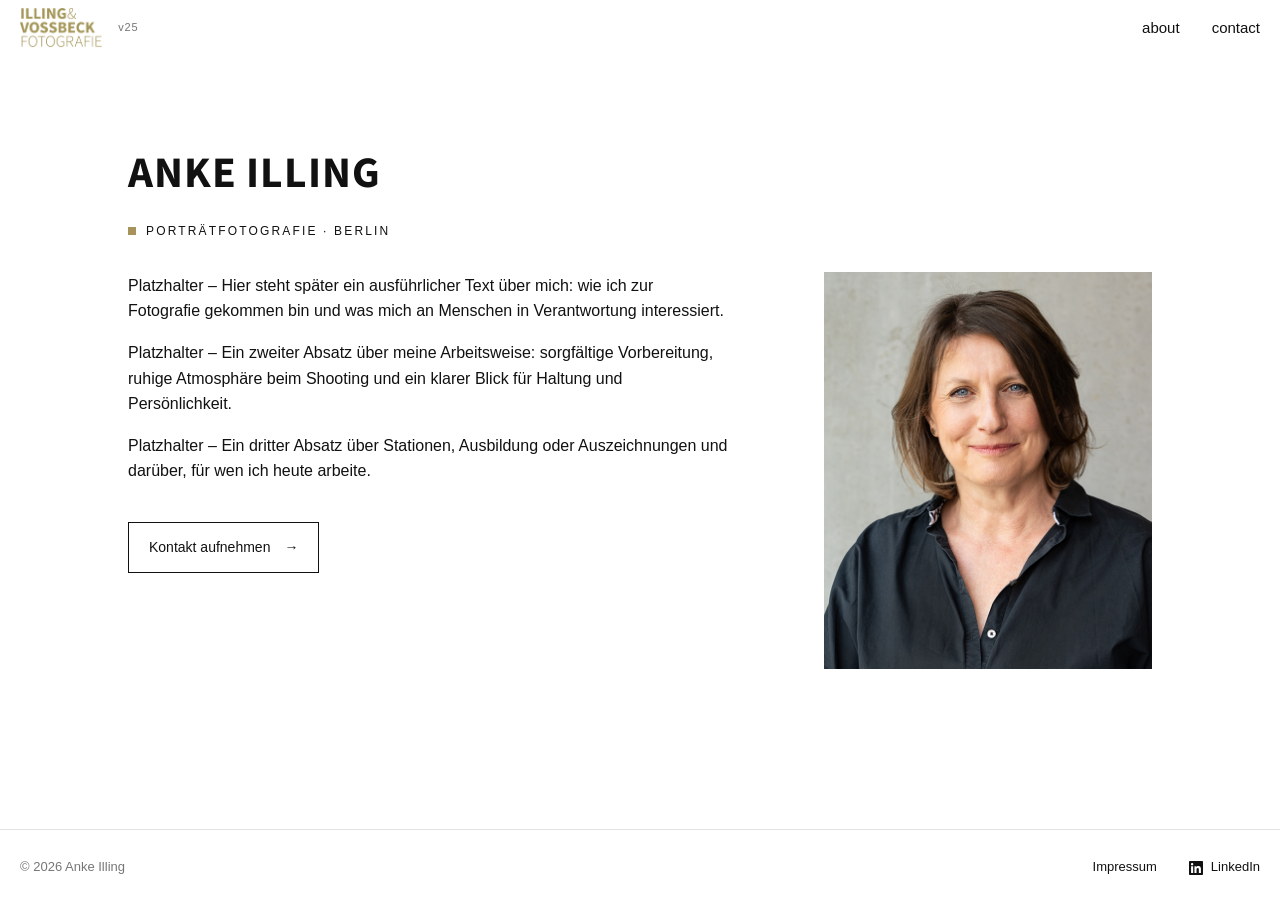
==== commit a1b827fc: "Abstand zwischen Text 5 und Bild 10 und Bild 8 und 9 gemacht" ====
--- a/about/index.html
+++ b/about/index.html
@@ -5,8 +5,8 @@
     <meta name="viewport" content="width=device-width, initial-scale=1.0">
     <title>About – Illing &amp; Vosbeck Fotografie</title>
     <link rel="preload" href="../assets/fonts/source-sans-3-700.woff2" as="font" type="font/woff2" crossorigin>
-    <link rel="stylesheet" href="../style.css?v=24">
-    <script src="../main.js?v=24" defer></script>
+    <link rel="stylesheet" href="../style.css?v=25">
+    <script src="../main.js?v=25" defer></script>
 </head>
 <body>
     <header class="site-header">
--- a/style.css
+++ b/style.css
@@ -541,7 +541,7 @@
     display: grid;
     grid-template-columns: repeat(12, 1fr);
     column-gap: 24px;
-    row-gap: 112px;                      /* mittlerer Abstand zu Text 5 und Bild 10 */
+    row-gap: 180px;                      /* Abstand zwischen Bild 8/9 und Text 5/Bild 10 */
     padding: 0 0 160px;
 }
 
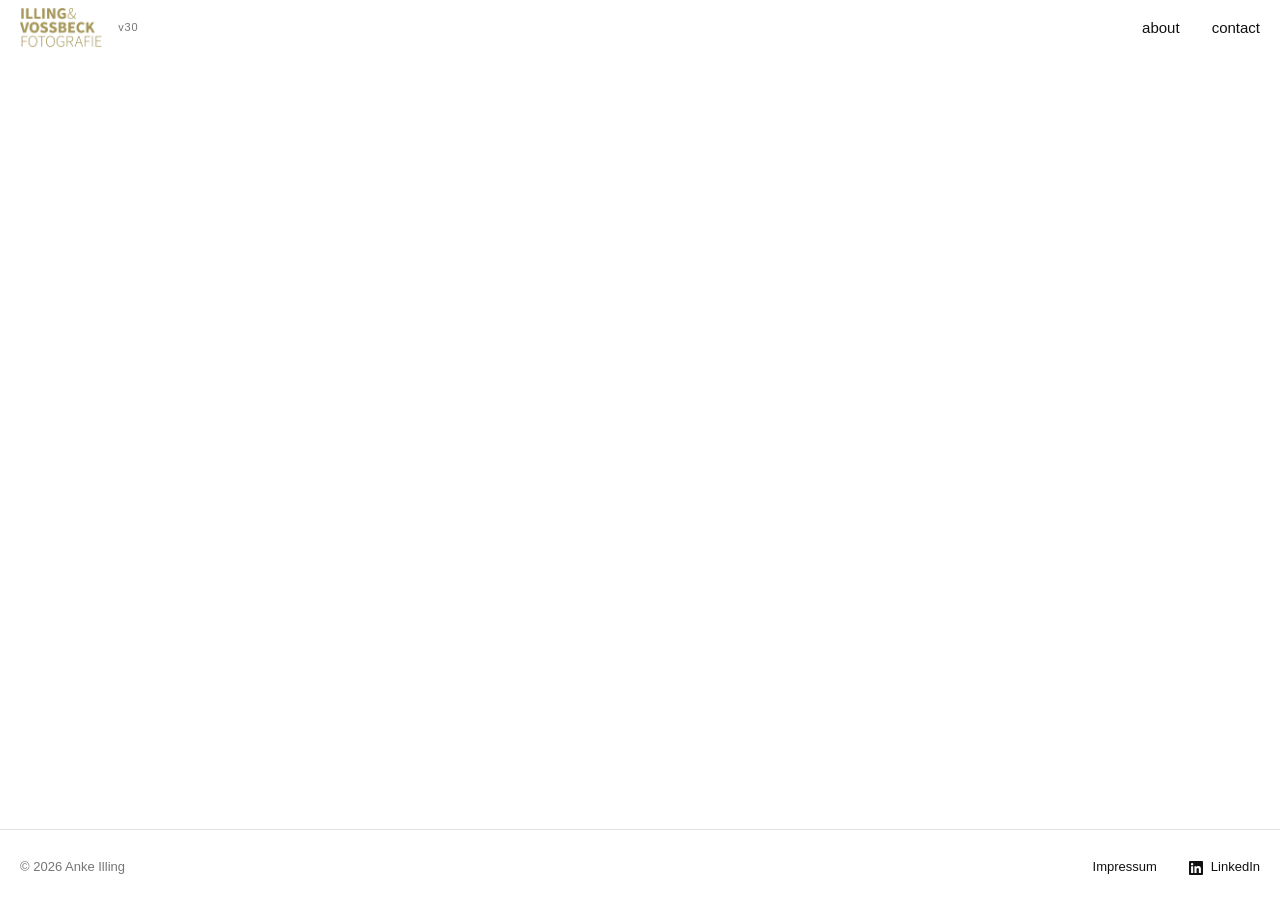
==== commit 11e4a732: "komplette executive portraits seite mit Start animation anpassung und Pfeil nach unten animation" ====
--- a/about/index.html
+++ b/about/index.html
@@ -5,10 +5,35 @@
     <meta name="viewport" content="width=device-width, initial-scale=1.0">
     <title>About – Illing &amp; Vosbeck Fotografie</title>
     <link rel="preload" href="../assets/fonts/source-sans-3-700.woff2" as="font" type="font/woff2" crossorigin>
-    <link rel="stylesheet" href="../style.css?v=25">
-    <script src="../main.js?v=25" defer></script>
+    <link rel="preload" href="../assets/fonts/source-sans-3-300.woff2" as="font" type="font/woff2" crossorigin>
+    <script>
+        // Start-Animation nur beim Neuladen (Strg + R) oder beim ersten Aufruf von außen –
+        // nicht, wenn man über einen Link innerhalb der Website kommt oder zurück navigiert
+        (function () {
+            var show = true;
+            try {
+                var nav = performance.getEntriesByType('navigation')[0];
+                var type = nav ? nav.type : 'navigate';
+                var internal = sessionStorage.getItem('iv-internal') === '1';
+                sessionStorage.removeItem('iv-internal');
+                if (type === 'back_forward' || (type === 'navigate' && internal)) show = false;
+            } catch (e) {}
+            if (show) document.documentElement.classList.add('with-preloader');
+        })();
+    </script>
+    <link rel="stylesheet" href="../style.css?v=30">
+    <script src="../main.js?v=30" defer></script>
 </head>
 <body>
+    <!-- Vorhang beim Laden: Logo baut sich auf (schwarz → gold), dann gleitet der Vorhang nach oben -->
+    <div class="preloader" aria-hidden="true">
+        <div class="preloader__logo preloader__logo--name">
+            <span class="preloader__line"><b>ANKE ILLING</b></span>
+            <span class="preloader__rule"></span>
+            <span class="preloader__sub">Porträtfotografie</span>
+        </div>
+    </div>
+
     <header class="site-header">
         <a href="../index.html" class="logo">
             <img src="../assets/index/images/iv-logo-3.png" width="337" height="164" alt="Illing &amp; Vossbeck Fotografie">
--- a/style.css
+++ b/style.css
@@ -827,6 +827,148 @@
     cursor: pointer;
 }
 
+/* ---------- Seite executive portraits ---------- */
+/* Jedes Projekt liegt auf einem 12er-Raster; Bilder und Texte springen bewusst
+   zwischen linkem Rand, Mitte und rechtem Rand – locker, aber architektonisch geordnet */
+.ep {
+    padding: 96px 0 40px;
+}
+
+.ep-intro {
+    max-width: none;
+    padding: 0 6vw;                      /* Text 0.1 fast über die ganze Breite */
+}
+
+.ep-intro__text {
+    margin-top: 48px;
+    font-size: 16px;
+    line-height: 1.6;
+}
+
+.ep-intro__text p {
+    margin: 0 0 0.9em;
+}
+
+.project {
+    display: grid;
+    grid-template-columns: repeat(12, 1fr);
+    column-gap: 24px;
+    row-gap: 48px;
+    align-items: start;
+    padding-bottom: 200px;
+}
+
+.project__text {
+    max-width: 34em;
+    font-size: 16px;
+    line-height: 1.6;
+}
+
+.project__text p {
+    margin: 0;
+}
+
+.project__title {
+    margin: 0 0 0.6em;
+    font-size: 20px;
+    font-weight: 700;
+    line-height: 1.25;
+}
+
+/* Bildgruppen (Nr. 4, 5, 7): alle Bilder exakt gleich groß */
+.p4 img,
+.p5 img,
+.p7 .img-b img,
+.p7 .img-c img {
+    aspect-ratio: 2 / 3;
+    object-fit: cover;
+}
+
+/* Nr. 1 – Querformat links am Rand, Text rechts oben */
+.p1 .img-a        { grid-column: 1 / 8;  grid-row: 1; }
+.p1 .project__text { grid-column: 9 / 12; grid-row: 1; margin-top: 48px; }
+
+/* Nr. 2 – Hochformat eingerückt, Text rechts unten bündig */
+.p2 .img-a        { grid-column: 3 / 6;  grid-row: 1; }
+.p2 .project__text { grid-column: 7 / 11; grid-row: 1; align-self: end; }
+
+/* Nr. 3 – Querformat rechts am Rand, Text links auf halber Höhe */
+.p3 .img-a        { grid-column: 6 / 13; grid-row: 1; }
+.p3 .project__text { grid-column: 2 / 5;  grid-row: 1; align-self: center; }
+
+/* Nr. 4 – drei gleich große Hochformate, leicht höhenversetzt, Text darunter */
+.p4 .img-a        { grid-column: 2 / 5;  grid-row: 1; }
+.p4 .img-b        { grid-column: 5 / 8;  grid-row: 1; margin-top: 64px; }
+.p4 .img-c        { grid-column: 8 / 11; grid-row: 1; margin-top: 24px; }
+.p4 .project__text { grid-column: 3 / 9;  grid-row: 2; margin-top: 24px; }
+
+/* Nr. 5 – zwei gleich große Hochformate rechts am Rand, Text links unten */
+.p5 .img-a        { grid-column: 7 / 10;  grid-row: 1; }
+.p5 .img-b        { grid-column: 10 / 13; grid-row: 1; margin-top: 40px; }
+.p5 .project__text { grid-column: 2 / 6;   grid-row: 1; align-self: end; }
+
+/* Nr. 6 – Hochformat mittig-links, Text rechts leicht abgesenkt */
+.p6 .img-a        { grid-column: 4 / 7;  grid-row: 1; }
+.p6 .project__text { grid-column: 8 / 12; grid-row: 1; margin-top: 120px; }
+
+/* Nr. 7 – Querformat links am Rand + Text, darunter zwei gleich große Hochformate */
+.p7 .img-a        { grid-column: 1 / 8;  grid-row: 1; }
+.p7 .project__text { grid-column: 9 / 12; grid-row: 1; margin-top: 32px; }
+.p7 .img-b        { grid-column: 4 / 7;  grid-row: 2; margin-top: 24px; }
+.p7 .img-c        { grid-column: 7 / 10; grid-row: 2; margin-top: 80px; }
+
+/* Nr. 8 – großes Bild rechts der Mitte, Text links unten */
+.p8 .img-a        { grid-column: 5 / 11; grid-row: 1; }
+.p8 .project__text { grid-column: 1 / 5;  grid-row: 1; align-self: end; padding: 0 24px 0 6vw; }
+
+.p8 {
+    padding-bottom: 160px;
+}
+
+/* ---------- Scroll-Hinweis (Startseite + Porträts Führungskräfte) ---------- */
+.scroll-hint {
+    position: fixed;
+    left: 50%;
+    bottom: 28px;
+    z-index: 50;
+    display: flex;
+    align-items: center;
+    justify-content: center;
+    width: 44px;
+    height: 44px;
+    border: 1px solid var(--color-line);
+    border-radius: 12px;
+    background: var(--color-bg);
+    color: var(--color-text);
+    box-shadow: 0 8px 24px rgba(0, 0, 0, 0.08);
+    opacity: 0;
+    transform: translate(-50%, 12px);
+    pointer-events: none;
+    transition: opacity 0.6s ease, transform 0.6s ease;
+}
+
+.scroll-hint.is-visible {
+    opacity: 1;
+    transform: translate(-50%, 0);
+    pointer-events: auto;                /* nur damit Hovern erkannt wird */
+}
+
+.scroll-hint svg {
+    animation: scroll-hint-bob 1.8s ease-in-out infinite;
+}
+
+@keyframes scroll-hint-bob {
+    50% {
+        transform: translateY(3px);
+    }
+}
+
+@media (prefers-reduced-motion: reduce) {
+    .scroll-hint svg {
+        animation: none;
+    }
+}
+
 /* ---------- Footer ---------- */
 .site-footer {
     display: flex;
@@ -881,7 +1023,7 @@
     position: fixed;
     inset: 0;
     z-index: 1000;
-    display: flex;
+    display: none;                        /* nur sichtbar mit html.with-preloader (siehe Skript im <head>) */
     align-items: center;
     justify-content: center;
     background: var(--color-bg);
@@ -894,6 +1036,10 @@
     to {
         visibility: hidden;
     }
+}
+
+html.with-preloader .preloader {
+    display: flex;
 }
 
 .preloader.is-done {
@@ -1212,4 +1358,43 @@
         grid-template-columns: 1fr;
         gap: 48px;
     }
-}
+
+    /* executive portraits: untereinander, Bildgruppen bleiben nebeneinander */
+    .ep {
+        padding-top: 56px;
+    }
+
+    .ep-intro {
+        padding: 0 20px;
+    }
+
+    .project {
+        column-gap: 10px;
+        row-gap: 24px;
+        padding-bottom: 96px;
+    }
+
+    .project .img-a,
+    .project .img-b,
+    .project .img-c,
+    .project .project__text {
+        grid-column: 1 / -1;
+        grid-row: auto;
+        align-self: start;
+        margin-top: 0;
+    }
+
+    .project .project__text {
+        padding: 0 20px;
+    }
+
+    .p4 .img-a { grid-column: 1 / 5; grid-row: 1; }
+    .p4 .img-b { grid-column: 5 / 9; grid-row: 1; }
+    .p4 .img-c { grid-column: 9 / 13; grid-row: 1; }
+
+    .p5 .img-a { grid-column: 1 / 7; grid-row: 1; }
+    .p5 .img-b { grid-column: 7 / 13; grid-row: 1; }
+
+    .p7 .img-b { grid-column: 1 / 7; grid-row: 3; }
+    .p7 .img-c { grid-column: 7 / 13; grid-row: 3; }
+}
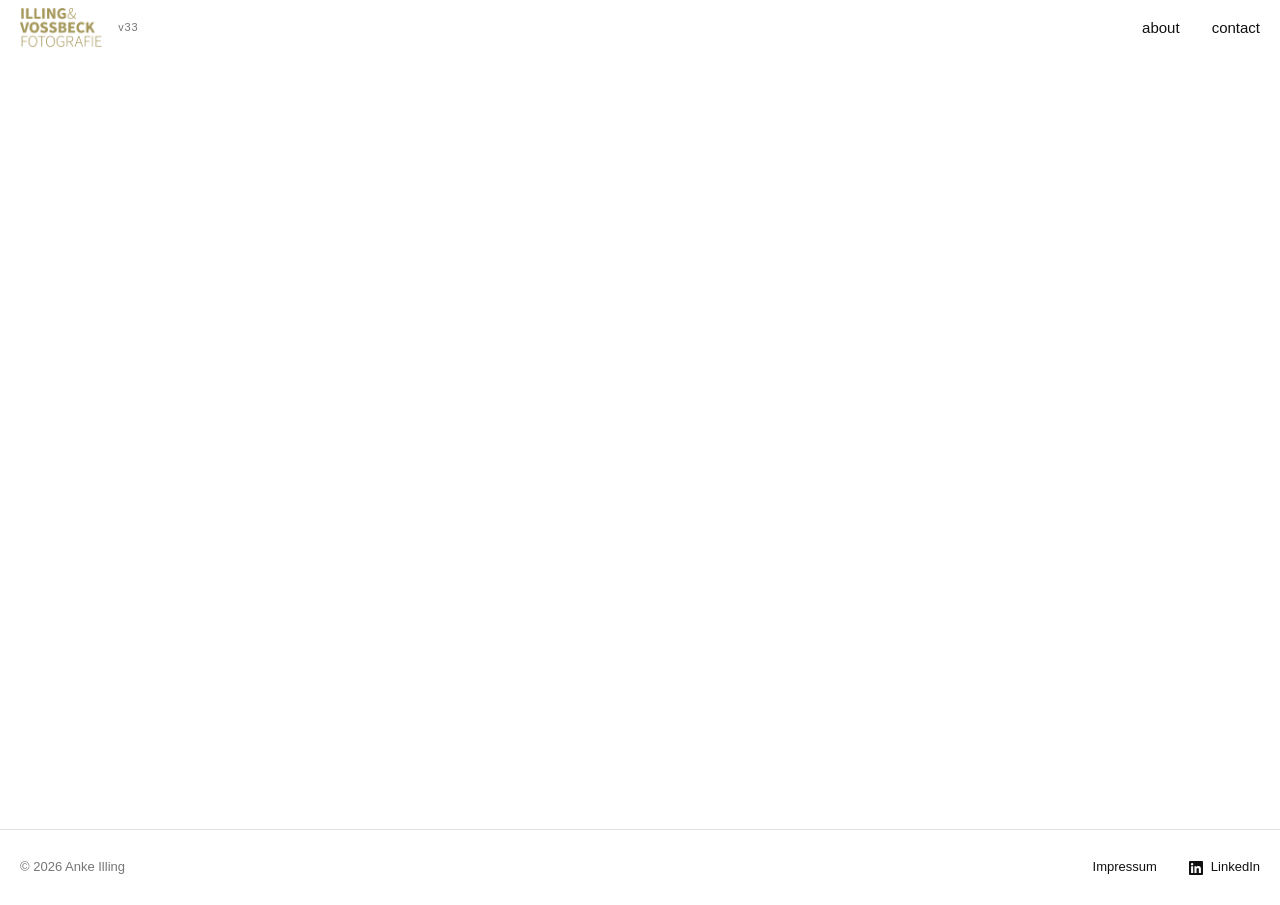
==== commit 5fbd3076: "Anpassung Logo auf E-P seite" ====
--- a/about/index.html
+++ b/about/index.html
@@ -21,8 +21,8 @@
             if (show) document.documentElement.classList.add('with-preloader');
         })();
     </script>
-    <link rel="stylesheet" href="../style.css?v=30">
-    <script src="../main.js?v=30" defer></script>
+    <link rel="stylesheet" href="../style.css?v=33">
+    <script src="../main.js?v=33" defer></script>
 </head>
 <body>
     <!-- Vorhang beim Laden: Logo baut sich auf (schwarz → gold), dann gleitet der Vorhang nach oben -->
--- a/style.css
+++ b/style.css
@@ -889,7 +889,7 @@
 .p1 .project__text { grid-column: 9 / 12; grid-row: 1; margin-top: 48px; }
 
 /* Nr. 2 – Hochformat eingerückt, Text rechts unten bündig */
-.p2 .img-a        { grid-column: 3 / 6;  grid-row: 1; }
+.p2 .img-a        { grid-column: 2 / 6;  grid-row: 1; }
 .p2 .project__text { grid-column: 7 / 11; grid-row: 1; align-self: end; }
 
 /* Nr. 3 – Querformat rechts am Rand, Text links auf halber Höhe */
@@ -908,7 +908,7 @@
 .p5 .project__text { grid-column: 2 / 6;   grid-row: 1; align-self: end; }
 
 /* Nr. 6 – Hochformat mittig-links, Text rechts leicht abgesenkt */
-.p6 .img-a        { grid-column: 4 / 7;  grid-row: 1; }
+.p6 .img-a        { grid-column: 3 / 7;  grid-row: 1; }
 .p6 .project__text { grid-column: 8 / 12; grid-row: 1; margin-top: 120px; }
 
 /* Nr. 7 – Querformat links am Rand + Text, darunter zwei gleich große Hochformate */
@@ -922,7 +922,88 @@
 .p8 .project__text { grid-column: 1 / 5;  grid-row: 1; align-self: end; padding: 0 24px 0 6vw; }
 
 .p8 {
-    padding-bottom: 160px;
+    padding-bottom: 120px;
+}
+
+/* Logo-Schriftzug "ANKE ILLING / Linie / PORTRÄTFOTOGRAFIE" als statisches Element,
+   gleicher Aufbau wie in der Start-Animation (Name und Linie gold) */
+.name-mark {
+    display: inline-flex;
+    flex-direction: column;
+    align-items: flex-start;
+    margin-top: 8px;
+    font-family: "IV Logo", "Helvetica Neue", Arial, sans-serif;
+    font-size: 26px;
+    line-height: 1;
+    letter-spacing: 0.02em;
+}
+
+.name-mark__name {
+    font-weight: 700;
+    text-transform: uppercase;
+    white-space: nowrap;
+    color: var(--color-accent);
+}
+
+.name-mark__rule {
+    display: block;
+    width: 100%;
+    height: 1px;
+    margin: 0.35em 0 0.45em;
+    background: var(--color-accent);
+}
+
+.name-mark__sub {
+    margin-right: calc(-1 * var(--sub-spacing, 0.42em));
+    font-size: 0.34em;
+    font-weight: 300;
+    letter-spacing: var(--sub-spacing, 0.42em);   /* per JS exakt auf Namensbreite */
+    text-transform: uppercase;
+    white-space: nowrap;
+}
+
+/* Zurück zur Startseite (Ende der Porträts-Seite) */
+.ep-back {
+    display: flex;
+    justify-content: center;
+    padding: 0 20px 120px;
+}
+
+/* Dezenter Linien-Link: kleine gesperrte Schrift, davor eine feine Linie,
+   die beim Hovern länger wird */
+.line-link {
+    display: inline-flex;
+    align-items: center;
+    gap: 14px;
+    padding: 8px 0;
+    font-size: 11px;
+    letter-spacing: 0.2em;
+    text-transform: uppercase;
+    color: var(--color-muted);
+    transition: color 0.4s ease;
+}
+
+.line-link__line {
+    width: 32px;
+    height: 1px;
+    background: currentColor;
+    transition: width 0.5s cubic-bezier(0.22, 1, 0.36, 1), background-color 0.4s ease;
+}
+
+.line-link:hover,
+.line-link:focus-visible {
+    color: var(--color-text);
+}
+
+.line-link:hover .line-link__line,
+.line-link:focus-visible .line-link__line {
+    width: 64px;
+    background: var(--color-accent);
+}
+
+/* Ganze Bilder mit Projekt-Link sind klickbar */
+.photo--linked img {
+    cursor: pointer;
 }
 
 /* ---------- Scroll-Hinweis (Startseite + Porträts Führungskräfte) ---------- */
